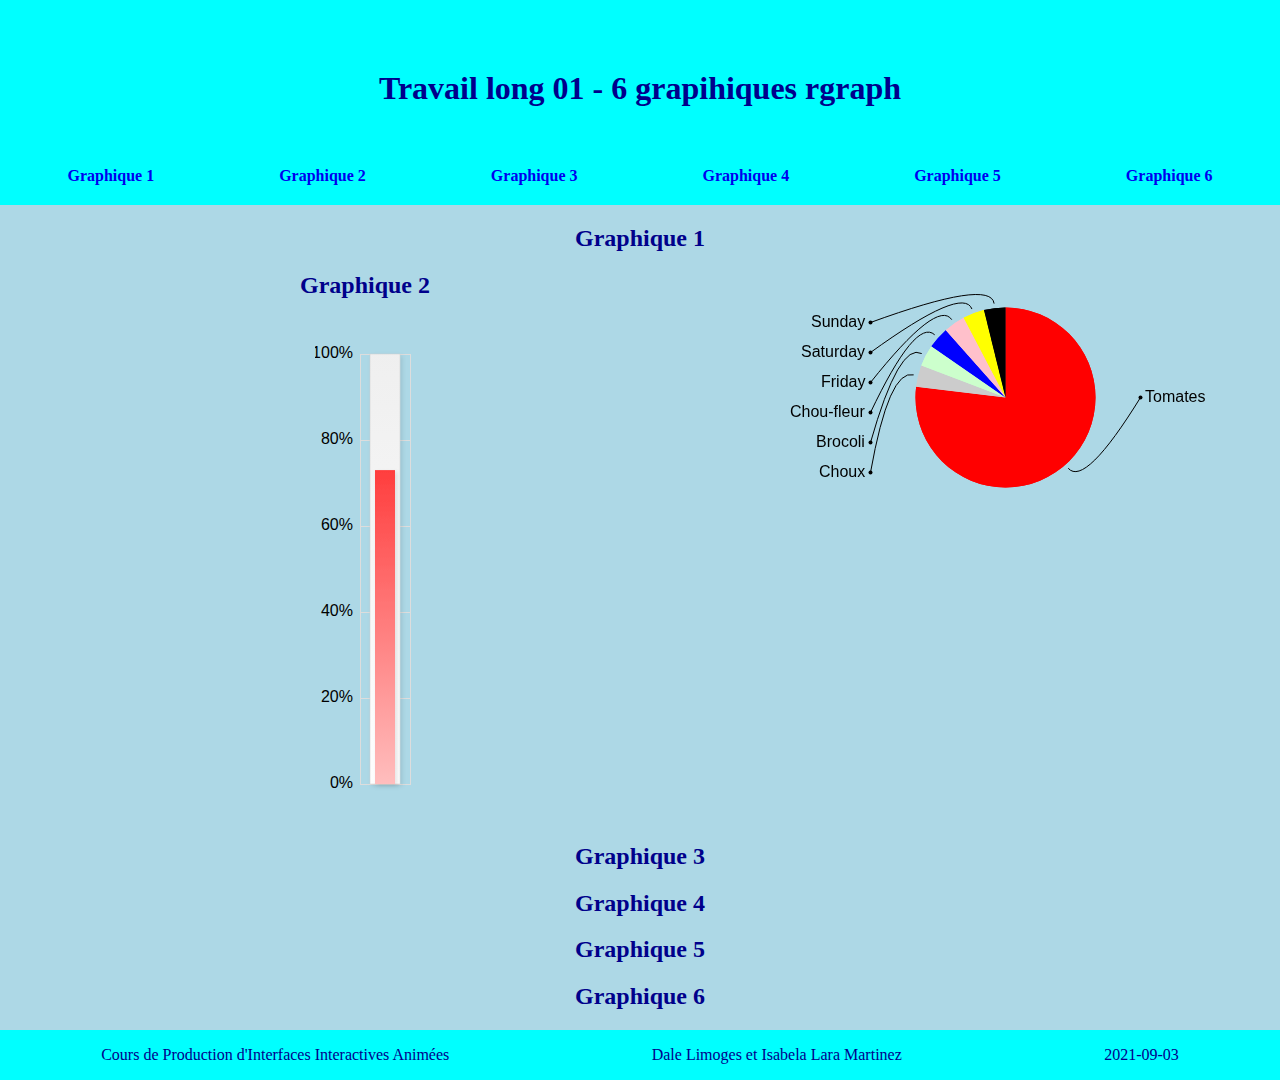
==== src/index.html @ c15ec4c8 "premier commit" ====
<!DOCTYPE html>
<html lang="fr-CA">
<head>
    <meta charset="UTF-8">
    <meta http-equiv="X-UA-Compatible" content="IE=edge">
    <meta name="viewport" content="width=device-width, initial-scale=1.0">
    <title>RGRAPH</title>
    <link rel="stylesheet" href="assets/styles/index.css">
    <style>
        #chart-container {
            height: 500px;
            width: 100px;
        }
    </style>
</head>
<body>
    <header>
        <h1>Travail long 01 - 6 grapihiques rgraph</h1>
        <nav id="navigation-principale">
            <ul>
                <li><a href="#article-graphique-1">Graphique 1</a></li>
                <li><a href="#article-graphique-2">Graphique 2</a></li>
                <li><a href="#article-graphique-3">Graphique 3</a></li>
                <li><a href="#article-graphique-4">Graphique 4</a></li>
                <li><a href="#article-graphique-5">Graphique 5</a></li>
                <li><a href="#article-graphique-6">Graphique 6</a></li>
            </ul>
        </nav>
    </header>
    <main>
        <article id="article-graphique-1">
            <h2>Graphique 1</h2>
            <canvas id="canvasTartre" width="350" height="250">
                [No canvas support]
            </canvas>
        </article>
        <article id="article-graphique-2">
            <h2>Graphique 2</h2>
            <div id="chart-container">
            </div>
        </article>
        <article id="article-graphique-3">
            <h2>Graphique 3</h2>
        </article>
        <article id="article-graphique-4">
            <h2>Graphique 4</h2>
        </article>
        <article id="article-graphique-5">
            <h2>Graphique 5</h2>
        </article>
        <article id="article-graphique-6">
            <h2>Graphique 6</h2>
        </article>
    </main>
    <footer>
        <p>Cours de Production d'Interfaces Interactives Animées</p>
        <p>Dale Limoges et Isabela Lara Martinez</p>
        <p><time datetime="2021-07-16">2021-09-03</time></p>
    </footer>
    <script src="./assets/scripts/RGraph.common.core.js"></script>
    <script src="./assets/scripts/RGraph.common.dynamic.js"></script>
    <script src="./assets/scripts/RGraph.common.tooltips.js"></script>
    <script src="./assets/scripts/RGraph.pie.js"></script>
    <script src="./assets/scripts/RGraph.svg.common.core.js"></script>
    <script src="./assets/scripts/RGraph.svg.common.tooltips.js"></script>
    <script src="./assets/scripts/RGraph.svg.bar.js"></script>
    <script src="./assets/scripts/index.js"></script>
</body>
</html>
---- src/assets/styles/index.css ----
html, body {
    margin:0;
    padding:0;
}
body {
    display:grid;
    height: 250px;
    grid-template-rows: auto 1fr auto;
    text-align: center;
    color: darkblue;
    background-color: lightblue;
}

/* HEADER */

body > header {
    grid-row: 1 / 2;
    text-align: center;
    background-color: aqua;
    padding:10px 0;
    margin:0;
}

h1 {
    margin: 60px 30px;
}

nav {
    padding-bottom: 10px;
}

nav > ul {
    display: flex;
    flex-wrap: wrap;
    align-content: space-around;
    list-style-type: none;
    margin:0 5px;
    padding:0;
}

nav > ul > li {
    flex-grow: 1;
}

a {
    text-decoration: none;
    font-weight: bold;
}

a:focus, a:hover {
    color:white;
}
/* FIN HEADER */

body > main{
    grid-row: 2 / 3;
}


body > footer {
    grid-row: 3 / 4;
    display: block;
    text-align: center;
    background-color: aqua;
}

@media screen and (min-width: 800px) { 

    body > footer {
        display:flex;
        align-content: space-between;
    }

    body > footer > p {
        flex-grow: 1;
    }
}
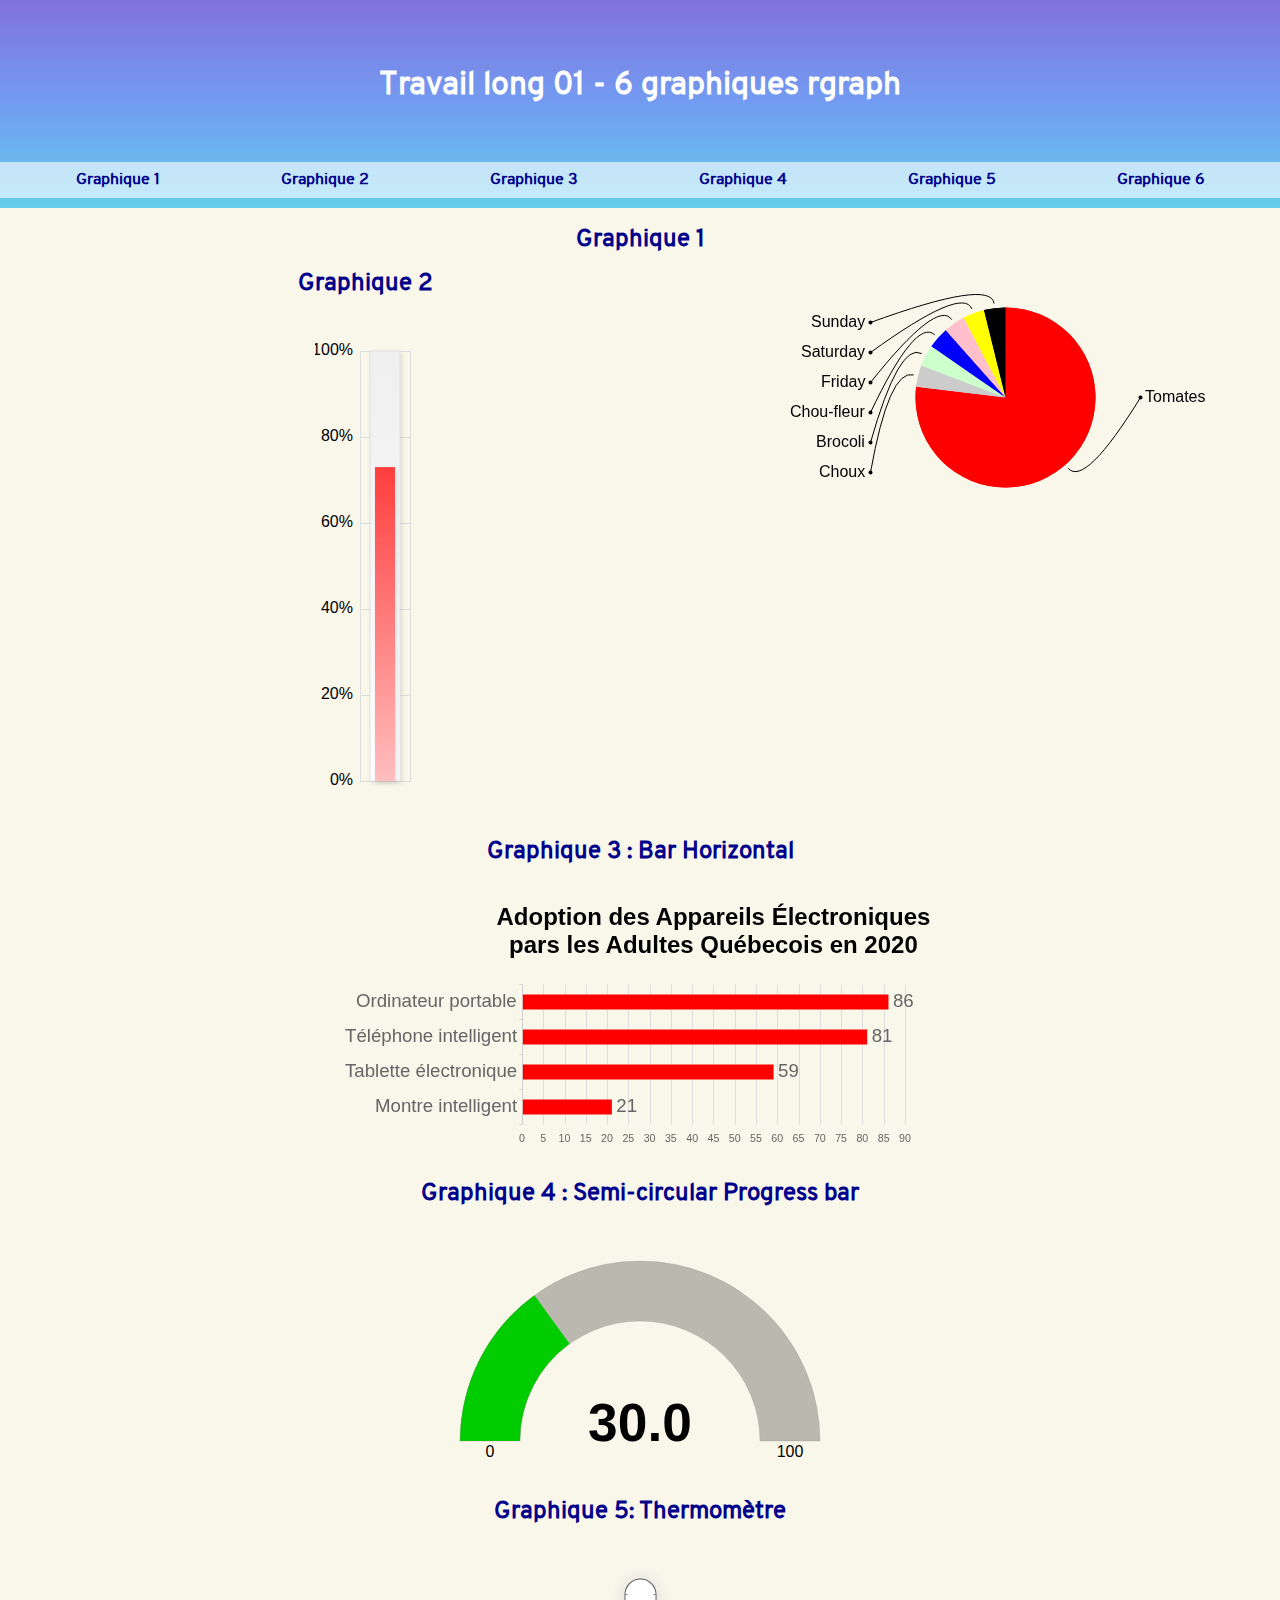
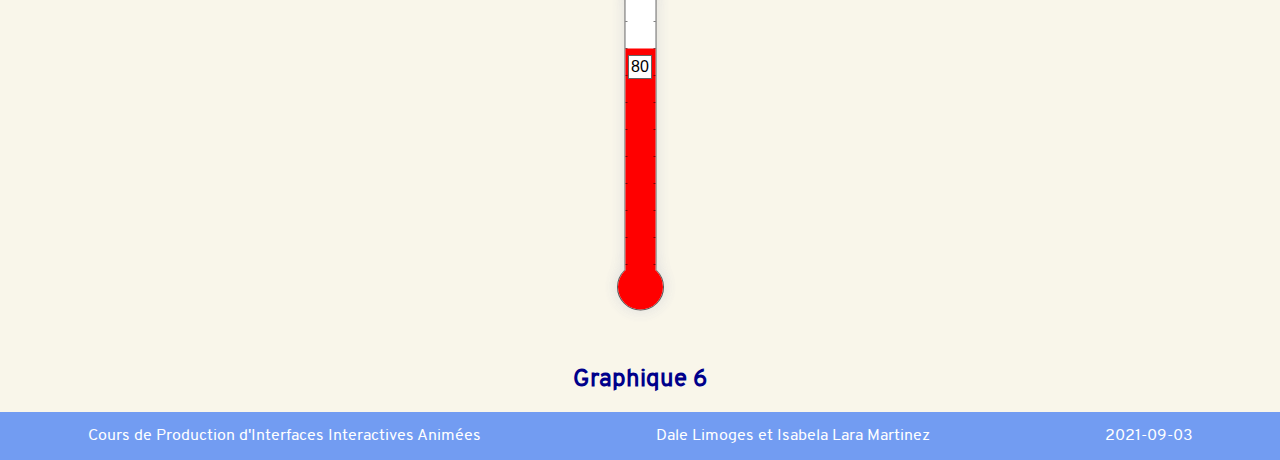
==== commit dbc2fe15: "adjute 3 graphique pour projet" ====
--- a/src/index.html
+++ b/src/index.html
@@ -7,15 +7,22 @@
     <title>RGRAPH</title>
     <link rel="stylesheet" href="assets/styles/index.css">
     <style>
+
         #chart-container {
             height: 500px;
             width: 100px;
         }
+
+        #semicirculaire {
+            height: 250px;
+            width: 500px;
+        }
+
     </style>
 </head>
 <body>
     <header>
-        <h1>Travail long 01 - 6 grapihiques rgraph</h1>
+        <h1>Travail long 01 - 6 graphiques rgraph</h1>
         <nav id="navigation-principale">
             <ul>
                 <li><a href="#article-graphique-1">Graphique 1</a></li>
@@ -39,31 +46,52 @@
             <div id="chart-container">
             </div>
         </article>
+
+    <!--  Graphique 3 - Bar horizontal -->       
         <article id="article-graphique-3">
-            <h2>Graphique 3</h2>
+            <h2>Graphique 3 : Bar Horizontal</h2>
+            <canvas id="barhorizontal" width="600" height="400">
+                [No canvas support]
+            </canvas>
         </article>
+
+    <!--  Graphique 4 - Semicircular --> 
         <article id="article-graphique-4">
-            <h2>Graphique 4</h2>
+            <h2>Graphique 4 : Semi-circular Progress bar</h2>
+            <div id="semicirculaire"></div>
         </article>
+
+    <!--  Graphique 5 - Thermomètre -->    
         <article id="article-graphique-5">
-            <h2>Graphique 5</h2>
+            <h2>Graphique 5: Thermomètre</h2>
+            <canvas id="canvasThermometre" width="110" height="400">
+                [No canvas support]
+            </canvas>
         </article>
+
+
         <article id="article-graphique-6">
             <h2>Graphique 6</h2>
         </article>
     </main>
+    
     <footer>
         <p>Cours de Production d'Interfaces Interactives Animées</p>
         <p>Dale Limoges et Isabela Lara Martinez</p>
         <p><time datetime="2021-07-16">2021-09-03</time></p>
     </footer>
     <script src="./assets/scripts/RGraph.common.core.js"></script>
+    <script src="./assets/scripts/RGraph.svg.common.core.js"></script>
     <script src="./assets/scripts/RGraph.common.dynamic.js"></script>
     <script src="./assets/scripts/RGraph.common.tooltips.js"></script>
     <script src="./assets/scripts/RGraph.pie.js"></script>
-    <script src="./assets/scripts/RGraph.svg.common.core.js"></script>
     <script src="./assets/scripts/RGraph.svg.common.tooltips.js"></script>
     <script src="./assets/scripts/RGraph.svg.bar.js"></script>
+    <script src="./assets/scripts/RGraph.svg.semicircularprogress.js"></script>
+    <script src="./assets/scripts/RGraph.semicircularprogress.js"></script>
+    <script src="./assets/scripts/RGraph.thermometer.js"></script>
+    <script src="./assets/scripts/RGraph.bar.js"></script>
+    <script src="./assets/scripts/RGraph.hbar.js"></script>
     <script src="./assets/scripts/index.js"></script>
 </body>
 </html>--- a/src/assets/styles/index.css
+++ b/src/assets/styles/index.css
@@ -1,3 +1,10 @@
+
+@font-face {
+    font-family: "Overpass";
+    src: url("/src/assets/fonts/overpass-regular-webfont.woff2") format("woff2"),
+         url("/src/assets/fonts/overpass-regular-webfont.woff") format("woff");
+}
+
 html, body {
     margin:0;
     padding:0;
@@ -8,7 +15,8 @@
     grid-template-rows: auto 1fr auto;
     text-align: center;
     color: darkblue;
-    background-color: lightblue;
+    background-color: rgb(249, 246, 234);
+    font-family: 'Overpass', sans-serif;
 }
 
 /* HEADER */
@@ -16,7 +24,8 @@
 body > header {
     grid-row: 1 / 2;
     text-align: center;
-    background-color: aqua;
+    background: linear-gradient(#8272DB, #729CF2, #65CEEB);
+    color: rgb(255, 255, 255);
     padding:10px 0;
     margin:0;
 }
@@ -26,7 +35,8 @@
 }
 
 nav {
-    padding-bottom: 10px;
+    padding: 10px;
+    background-color: rgba(255, 255, 255, 0.612);
 }
 
 nav > ul {
@@ -34,12 +44,13 @@
     flex-wrap: wrap;
     align-content: space-around;
     list-style-type: none;
-    margin:0 5px;
-    padding:0;
+    margin: 0 5px;
+    padding: 0;
 }
 
 nav > ul > li {
     flex-grow: 1;
+    color: wheat;
 }
 
 a {
@@ -47,12 +58,20 @@
     font-weight: bold;
 }
 
+a:link {
+    color: darkblue;
+}
+
 a:focus, a:hover {
-    color:white;
+    color: rgb(137, 34, 240);
+    text-shadow: 2px 2px 4px #00000045;
+    background-color: rgba(255, 255, 255, 0.858);
+    padding: 10px;
 }
+
 /* FIN HEADER */
 
-body > main{
+body > main {
     grid-row: 2 / 3;
 }
 
@@ -61,7 +80,8 @@
     grid-row: 3 / 4;
     display: block;
     text-align: center;
-    background-color: aqua;
+    background-color: #729CF2;
+    color: white;
 }
 
 @media screen and (min-width: 800px) { 
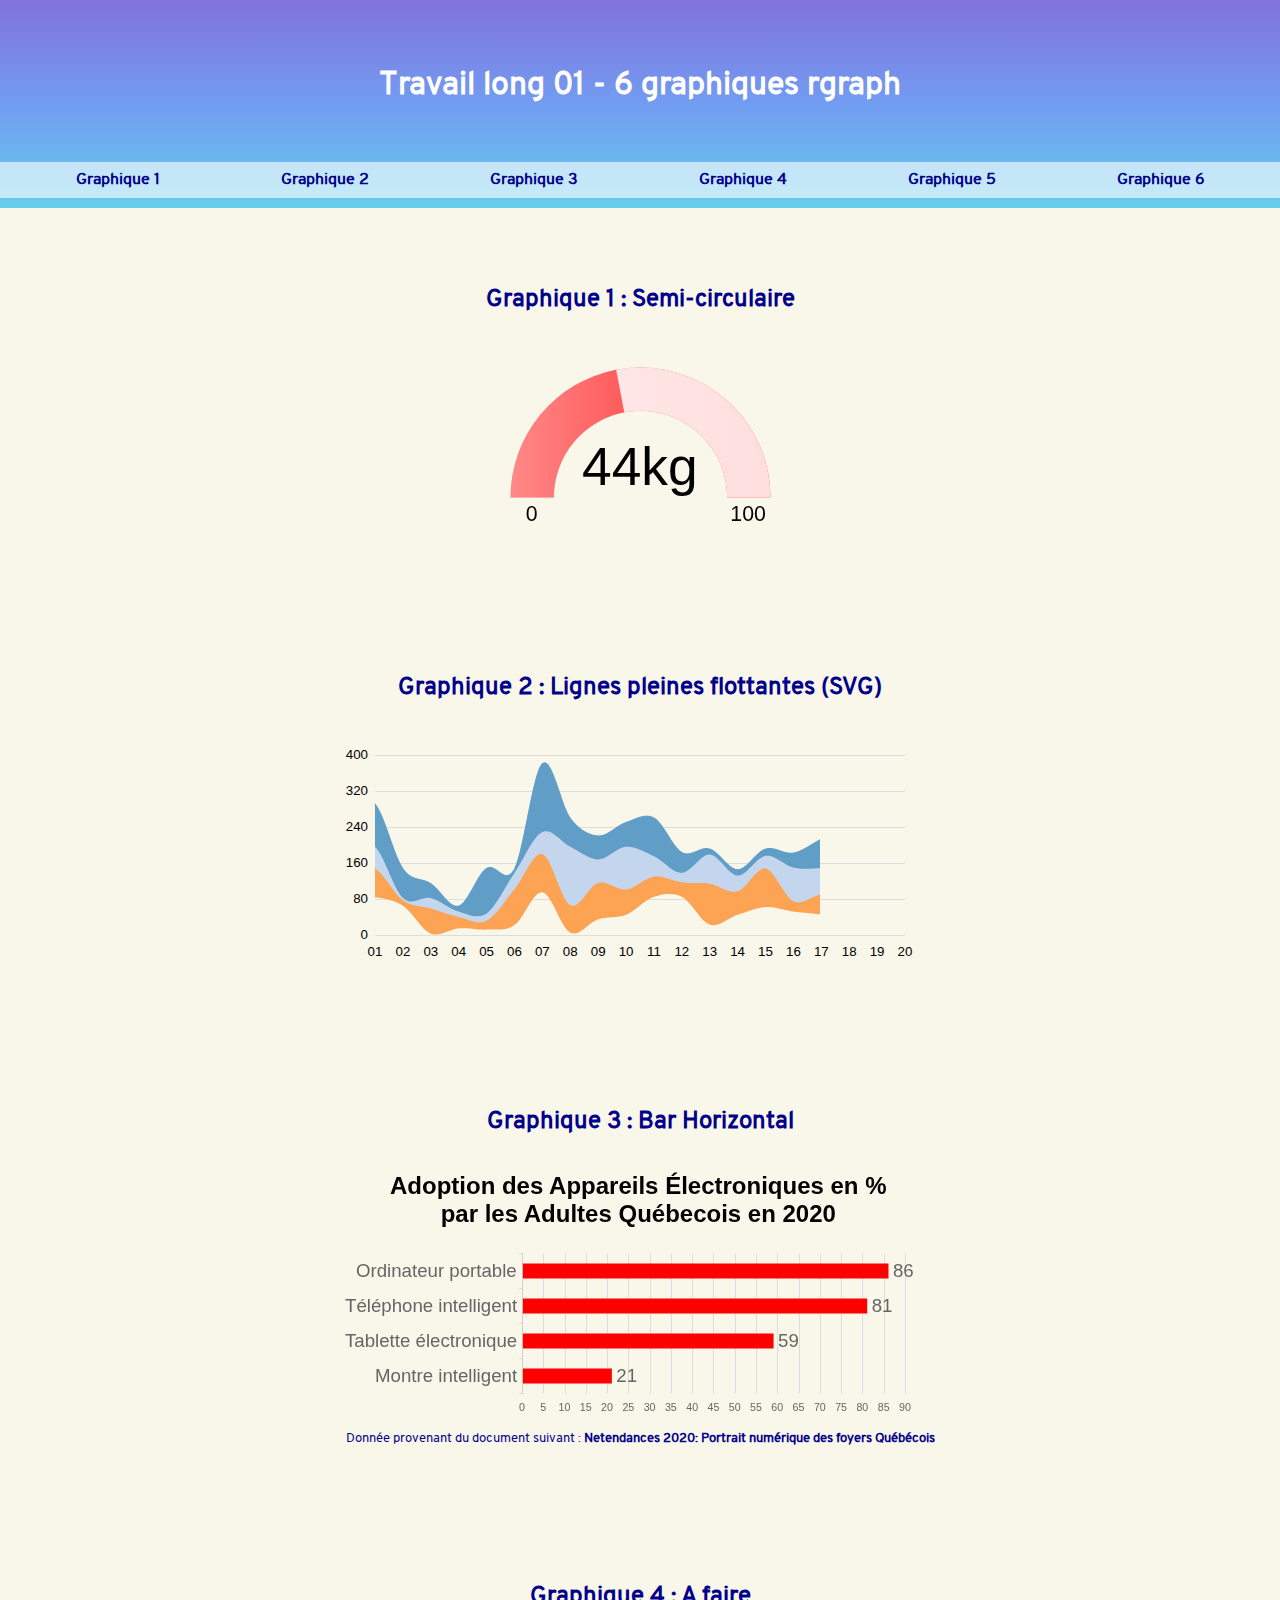
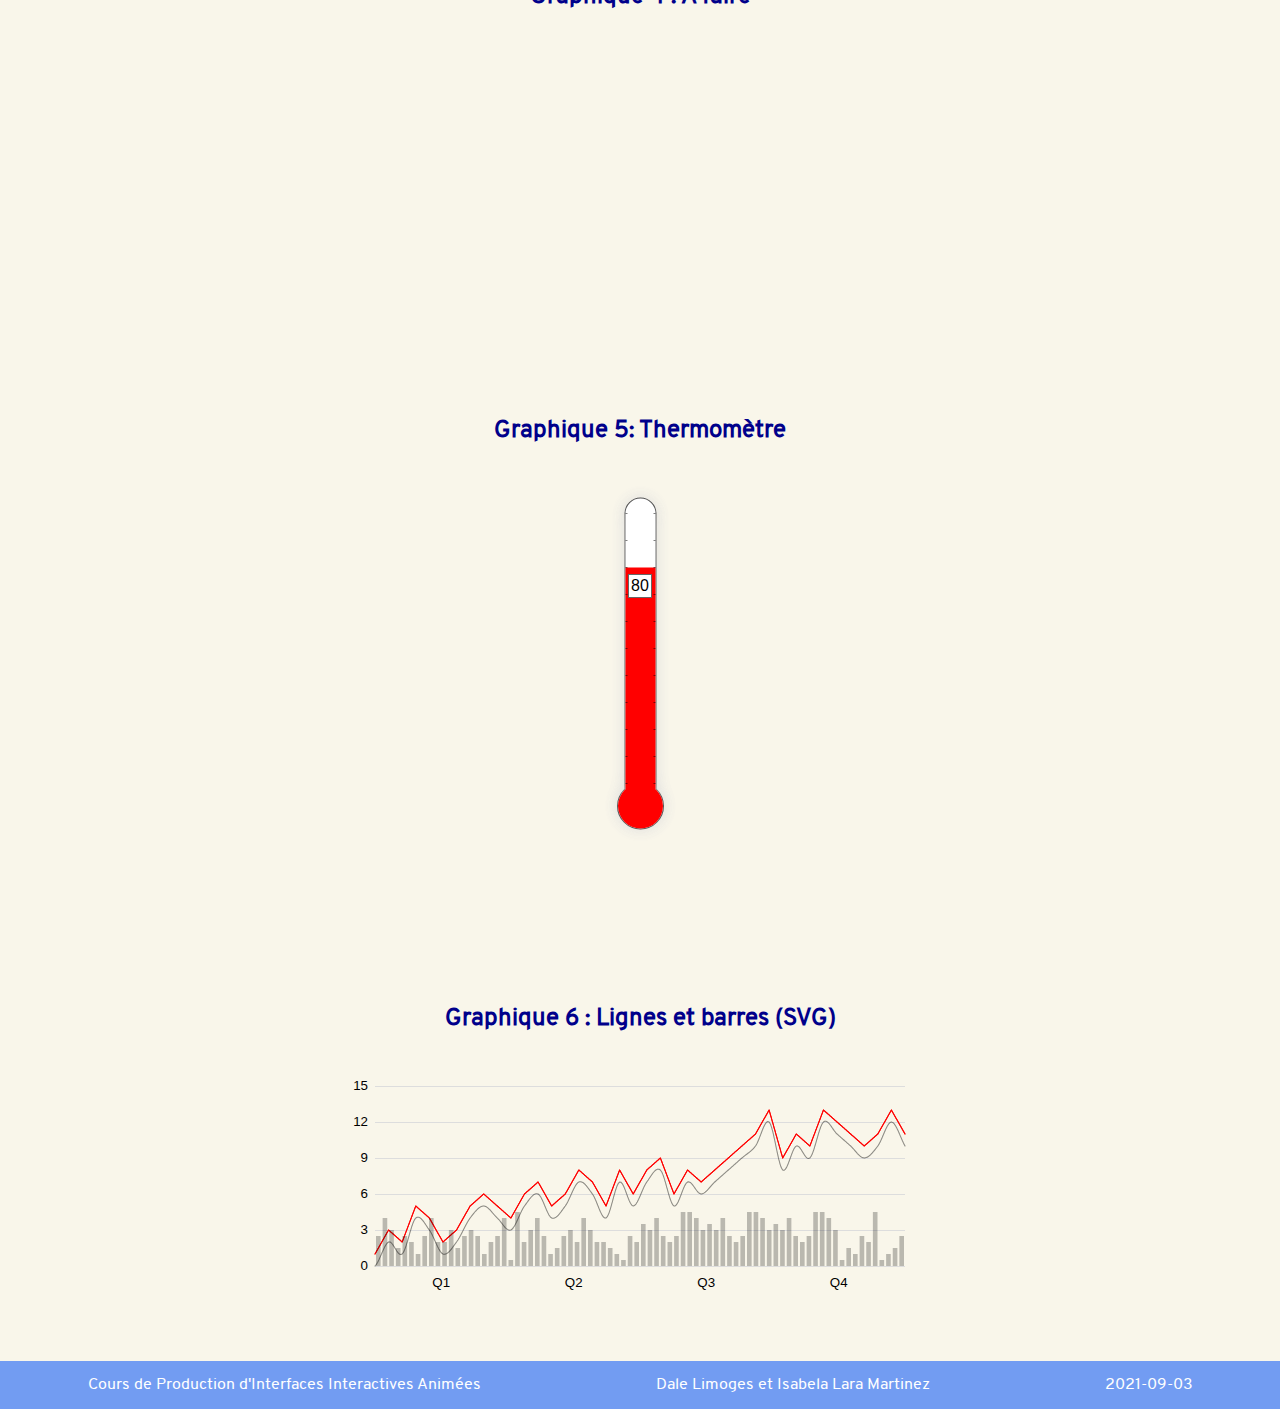
==== commit 0f54829f: "ajout de 3 graphiques et union de nos modifications" ====
--- a/src/index.html
+++ b/src/index.html
@@ -7,17 +7,6 @@
     <title>RGRAPH</title>
     <link rel="stylesheet" href="assets/styles/index.css">
     <style>
-
-        #chart-container {
-            height: 500px;
-            width: 100px;
-        }
-
-        #semicirculaire {
-            height: 250px;
-            width: 500px;
-        }
-
     </style>
 </head>
 <body>
@@ -36,28 +25,31 @@
     </header>
     <main>
         <article id="article-graphique-1">
-            <h2>Graphique 1</h2>
-            <canvas id="canvasTartre" width="350" height="250">
+            <h2>Graphique 1 : Semi-circulaire</h2>
+            <canvas id="semi-circulaire" height="200" width="500">
                 [No canvas support]
             </canvas>
         </article>
         <article id="article-graphique-2">
-            <h2>Graphique 2</h2>
-            <div id="chart-container">
+            <h2>Graphique 2 : Lignes pleines flottantes (SVG)</h2>
+            <div id="lignes-pleines-flotantes">
             </div>
         </article>
-
+        
     <!--  Graphique 3 - Bar horizontal -->       
         <article id="article-graphique-3">
             <h2>Graphique 3 : Bar Horizontal</h2>
             <canvas id="barhorizontal" width="600" height="400">
                 [No canvas support]
             </canvas>
+            <small>
+                Donnée provenant du document suivant : <a href="assets/docs/netendances-2020-portrait-numerique-des-foyers-quebecois.pdf" titre="accéder au fichier pdf Netendances 2020: Portrait numérique des foyers Québécois">Netendances 2020: Portrait numérique des foyers Québécois</a>
+            </small>
         </article>
 
-    <!--  Graphique 4 - Semicircular --> 
+    <!--  Graphique 4 - A faire --> 
         <article id="article-graphique-4">
-            <h2>Graphique 4 : Semi-circular Progress bar</h2>
+            <h2>Graphique 4 : A faire</h2>
             <div id="semicirculaire"></div>
         </article>
 
@@ -71,7 +63,10 @@
 
 
         <article id="article-graphique-6">
-            <h2>Graphique 6</h2>
+            <h2>Graphique 6 : Lignes et barres (SVG)</h2>
+            <div id="lignes-et-barres">
+
+            </div>
         </article>
     </main>
     
@@ -84,14 +79,13 @@
     <script src="./assets/scripts/RGraph.svg.common.core.js"></script>
     <script src="./assets/scripts/RGraph.common.dynamic.js"></script>
     <script src="./assets/scripts/RGraph.common.tooltips.js"></script>
-    <script src="./assets/scripts/RGraph.pie.js"></script>
     <script src="./assets/scripts/RGraph.svg.common.tooltips.js"></script>
     <script src="./assets/scripts/RGraph.svg.bar.js"></script>
-    <script src="./assets/scripts/RGraph.svg.semicircularprogress.js"></script>
     <script src="./assets/scripts/RGraph.semicircularprogress.js"></script>
     <script src="./assets/scripts/RGraph.thermometer.js"></script>
     <script src="./assets/scripts/RGraph.bar.js"></script>
     <script src="./assets/scripts/RGraph.hbar.js"></script>
+    <script src="./assets/scripts/RGraph.svg.line.js"></script>
     <script src="./assets/scripts/index.js"></script>
 </body>
 </html>--- a/src/assets/styles/index.css
+++ b/src/assets/styles/index.css
@@ -9,9 +9,14 @@
     margin:0;
     padding:0;
 }
+
+html {
+    font-size: 16px;
+}
+
 body {
     display:grid;
-    height: 250px;
+    min-height: 100vh;
     grid-template-rows: auto 1fr auto;
     text-align: center;
     color: darkblue;
@@ -31,7 +36,7 @@
 }
 
 h1 {
-    margin: 60px 30px;
+    margin: 60px 30px 30px;
 }
 
 nav {
@@ -41,6 +46,7 @@
 
 nav > ul {
     display: flex;
+    flex-direction: column;
     flex-wrap: wrap;
     align-content: space-around;
     list-style-type: none;
@@ -51,11 +57,14 @@
 nav > ul > li {
     flex-grow: 1;
     color: wheat;
+    padding: 15px;
+    
 }
 
 a {
     text-decoration: none;
     font-weight: bold;
+    padding:10px;
 }
 
 a:link {
@@ -65,14 +74,20 @@
 a:focus, a:hover {
     color: rgb(137, 34, 240);
     text-shadow: 2px 2px 4px #00000045;
+}
+
+nav > ul > li a:focus, nav > ul > li a:hover {
     background-color: rgba(255, 255, 255, 0.858);
-    padding: 10px;
 }
 
 /* FIN HEADER */
 
 body > main {
     grid-row: 2 / 3;
+    display: flex;
+    flex-direction: column;
+    align-items: center;
+    /* width: 100vw; */
 }
 
 
@@ -84,6 +99,52 @@
     color: white;
 }
 
+article {
+   margin: 60px 30px;
+}
+
+small {
+    display: block;
+    clear:both;
+}
+
+small a {
+    padding:0;
+    
+}
+
+#semicirculaire {
+    height: 250px;
+    width: 500px;
+}
+
+#lignes-pleines-flotantes {
+    height: 500px;
+    width: 100px;
+}
+#lignes-et-barres {
+    height: 200px;
+    width: 500px;
+}
+
+@media screen and (min-width: 592px) { 
+    
+    h1 {
+        margin: 60px 30px;
+    }
+
+    nav > ul {
+        display:flex;
+        flex-direction: row;
+    }
+
+    nav > ul > li {
+        padding: 0px;
+    }
+
+}
+
+
 @media screen and (min-width: 800px) { 
 
     body > footer {
@@ -93,5 +154,7 @@
 
     body > footer > p {
         flex-grow: 1;
-    }
-}+    }    
+}
+
+
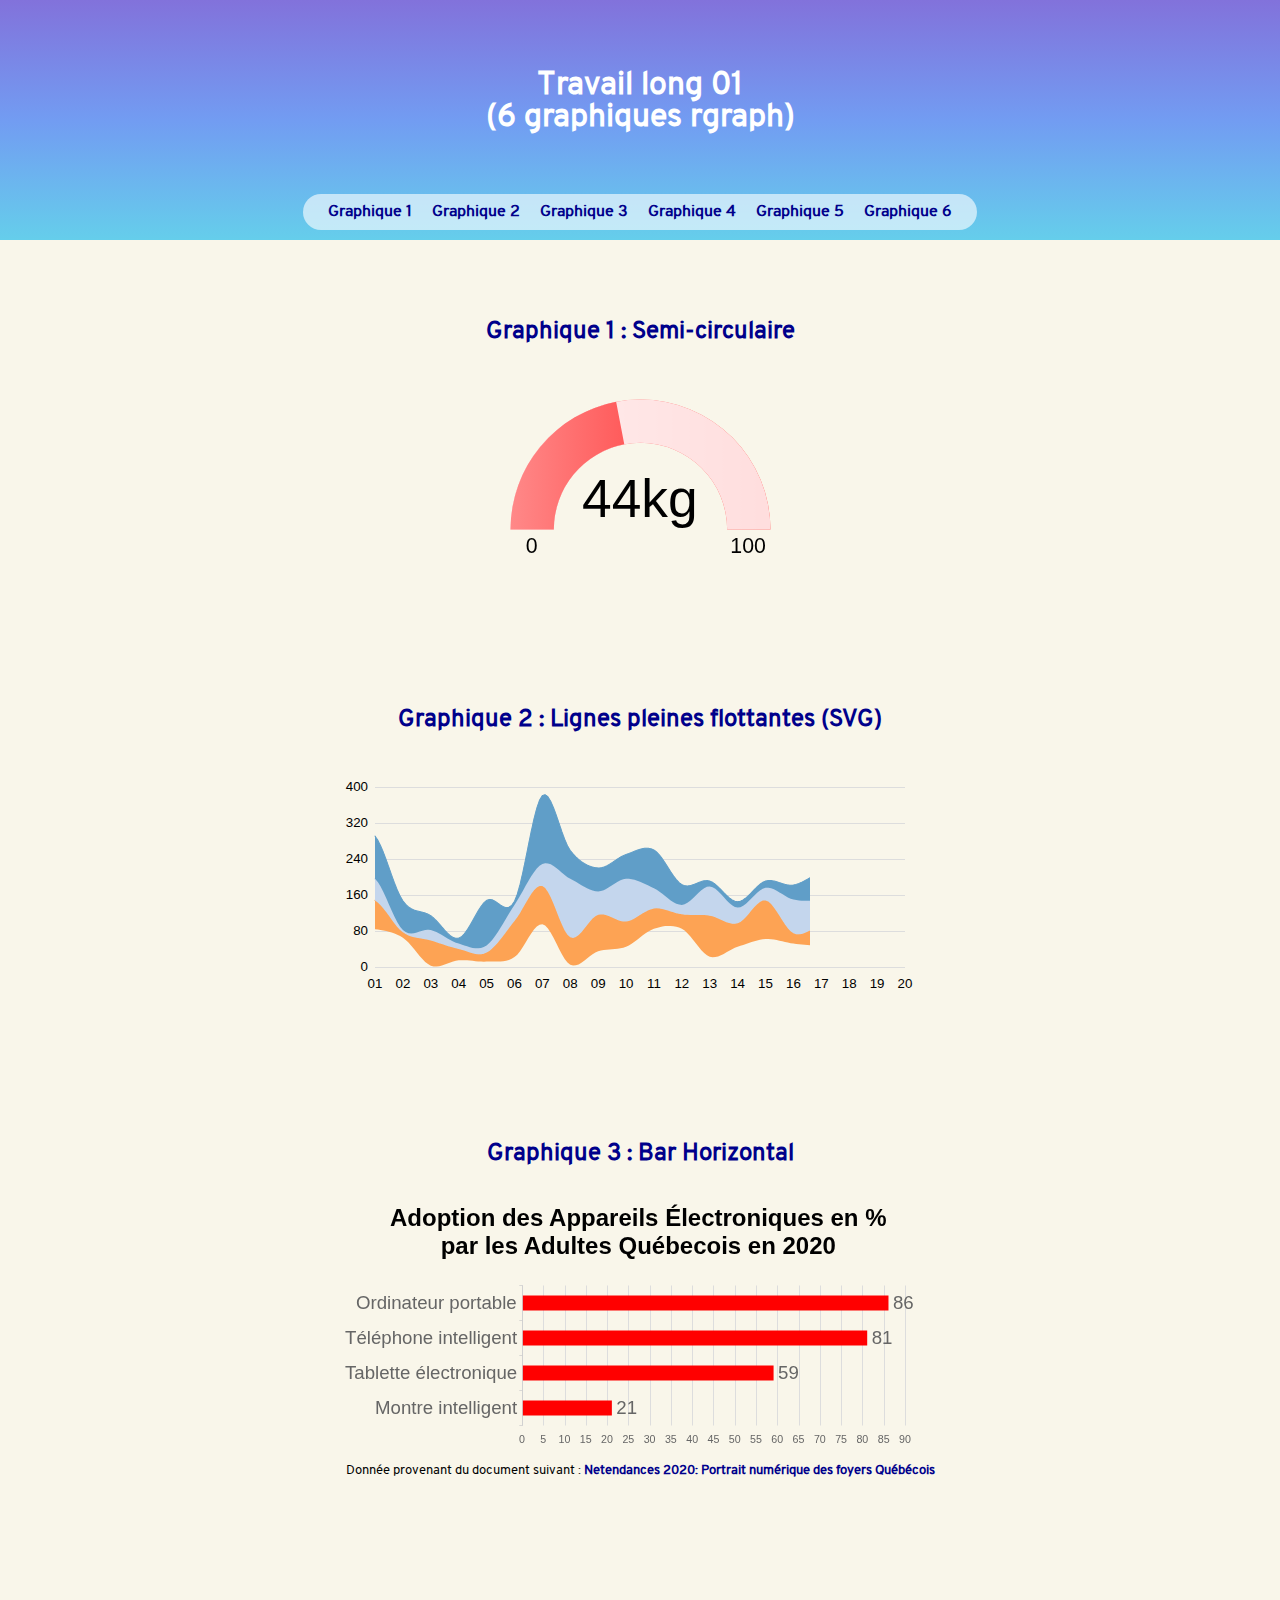
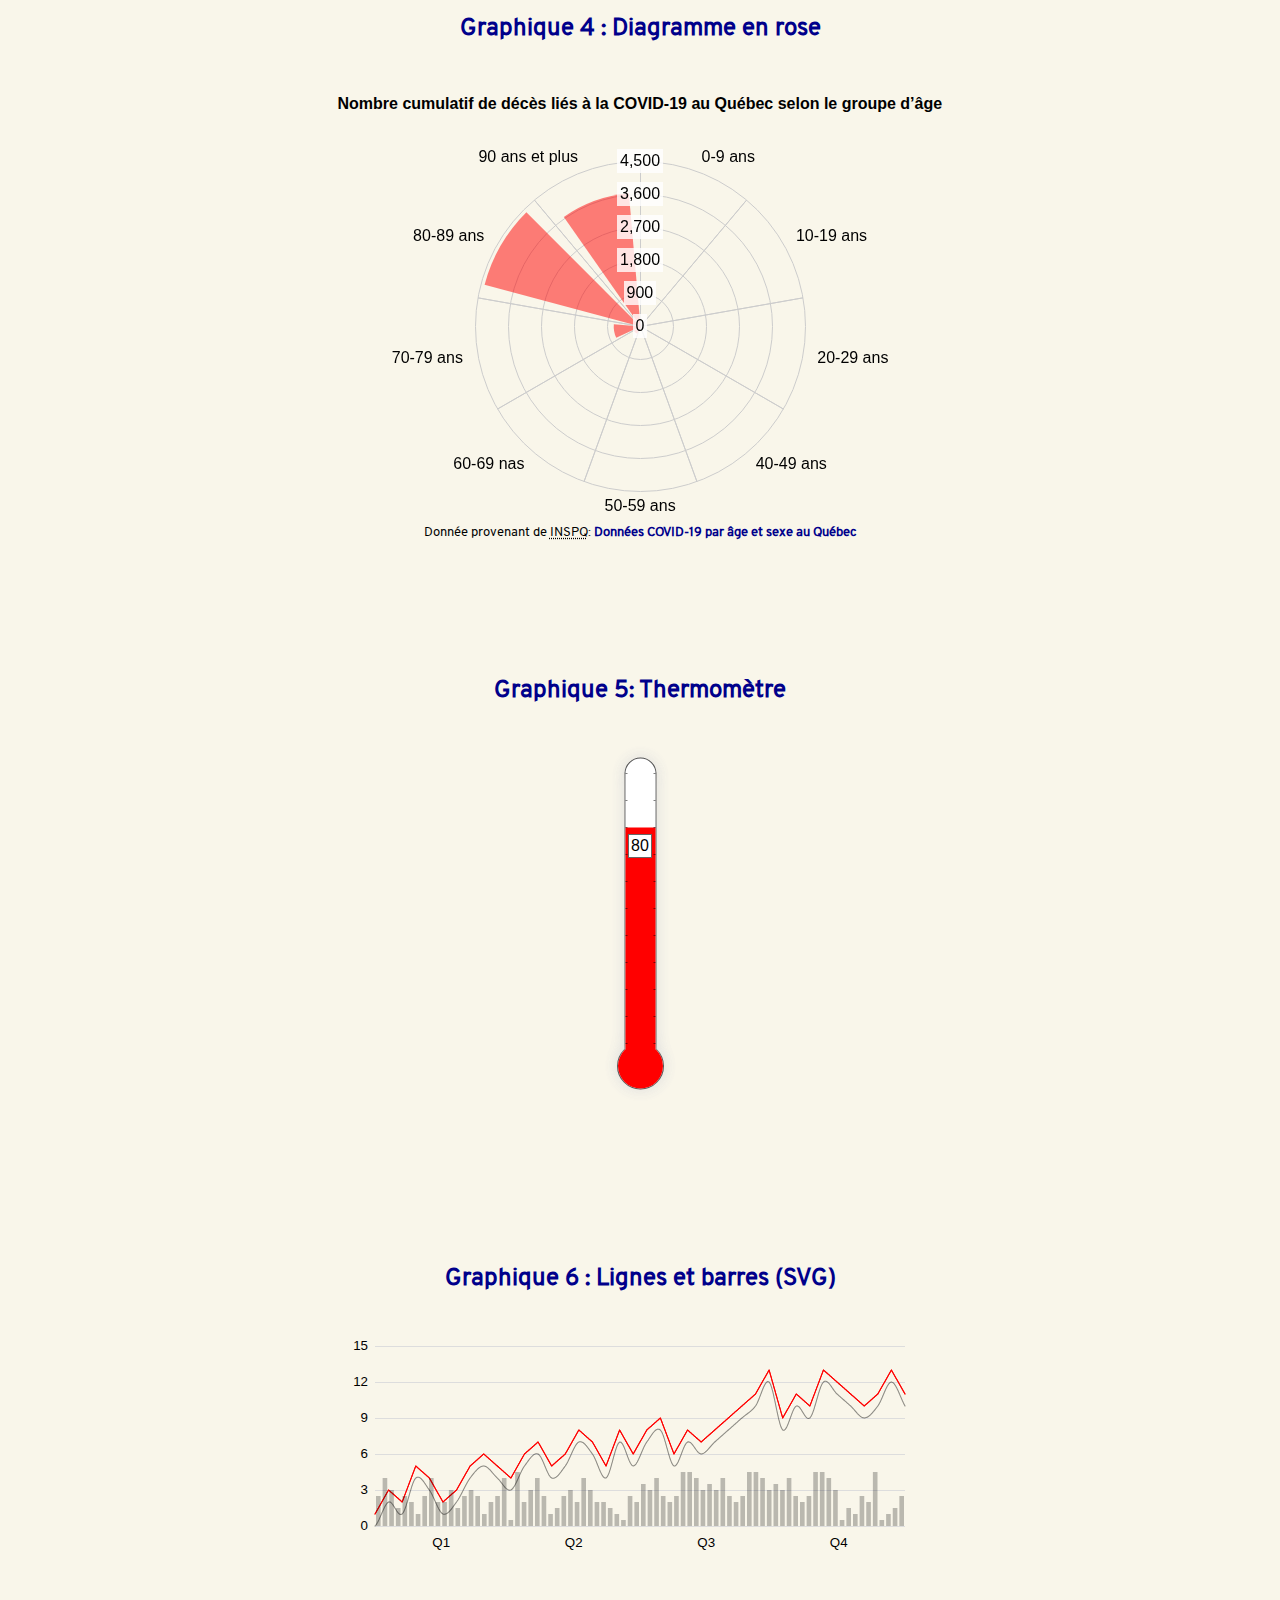
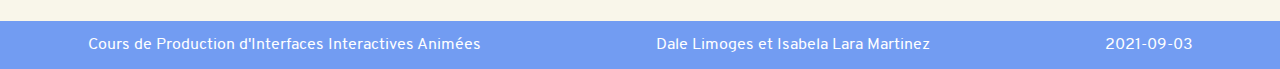
==== commit 6ae81a98: "ajouter dernier graphique avec données (4), pauffiner le code" ====
--- a/src/index.html
+++ b/src/index.html
@@ -11,7 +11,7 @@
 </head>
 <body>
     <header>
-        <h1>Travail long 01 - 6 graphiques rgraph</h1>
+        <h1>Travail long 01<br>(6 graphiques rgraph)</h1>
         <nav id="navigation-principale">
             <ul>
                 <li><a href="#article-graphique-1">Graphique 1</a></li>
@@ -43,14 +43,20 @@
                 [No canvas support]
             </canvas>
             <small>
-                Donnée provenant du document suivant : <a href="assets/docs/netendances-2020-portrait-numerique-des-foyers-quebecois.pdf" titre="accéder au fichier pdf Netendances 2020: Portrait numérique des foyers Québécois">Netendances 2020: Portrait numérique des foyers Québécois</a>
+                Donnée provenant du document suivant : <a href="assets/docs/netendances-2020-portrait-numerique-des-foyers-quebecois.pdf" titre="accéder au fichier pdf Netendances 2020: Portrait numérique des foyers Québécois" target="_blank">Netendances 2020: Portrait numérique des foyers Québécois</a>
             </small>
         </article>
 
-    <!--  Graphique 4 - A faire --> 
+    <!--  Graphique 4 - Rose chart--> 
         <article id="article-graphique-4">
-            <h2>Graphique 4 : A faire</h2>
-            <div id="semicirculaire"></div>
+            <h2>Graphique 4 : Diagramme en rose</h2>
+            <canvas id="rose" width="300" height="500">
+                [No canvas support]
+            </canvas>
+            <small>
+                Donnée provenant de <abbr title="Institut national de santé publique du Québec">INSPQ</abbr>: <a href="https://www.inspq.qc.ca/covid-19/donnees/age-sexe" titre="accéder à la page sur les données par âge et sexe sur la COVID-19 de l'Institut national de santé publique du Québec" target="_blank">Données COVID-19 par âge et sexe au Québec</a>
+            </small>
+            
         </article>
 
     <!--  Graphique 5 - Thermomètre -->    
@@ -60,12 +66,9 @@
                 [No canvas support]
             </canvas>
         </article>
-
-
         <article id="article-graphique-6">
             <h2>Graphique 6 : Lignes et barres (SVG)</h2>
             <div id="lignes-et-barres">
-
             </div>
         </article>
     </main>
@@ -86,6 +89,7 @@
     <script src="./assets/scripts/RGraph.bar.js"></script>
     <script src="./assets/scripts/RGraph.hbar.js"></script>
     <script src="./assets/scripts/RGraph.svg.line.js"></script>
+    <script src="./assets/scripts/RGraph.rose.js"></script>
     <script src="./assets/scripts/index.js"></script>
 </body>
 </html>--- a/src/assets/styles/index.css
+++ b/src/assets/styles/index.css
@@ -42,6 +42,9 @@
 nav {
     padding: 10px;
     background-color: rgba(255, 255, 255, 0.612);
+    width: 50vw;
+    border-radius: 20px;
+    margin:auto;
 }
 
 nav > ul {
@@ -56,7 +59,6 @@
 
 nav > ul > li {
     flex-grow: 1;
-    color: wheat;
     padding: 15px;
     
 }
@@ -87,7 +89,6 @@
     display: flex;
     flex-direction: column;
     align-items: center;
-    /* width: 100vw; */
 }
 
 
@@ -106,6 +107,7 @@
 small {
     display: block;
     clear:both;
+    color: black;
 }
 
 small a {
@@ -127,10 +129,18 @@
     width: 500px;
 }
 
-@media screen and (min-width: 592px) { 
+#article-graphique-4 h2 {
+    margin-bottom: 85px;
+}
+
+@media screen and (min-width: 700px) { 
     
     h1 {
         margin: 60px 30px;
+    }
+
+    nav {
+        width: max-content;
     }
 
     nav > ul {
@@ -145,7 +155,7 @@
 }
 
 
-@media screen and (min-width: 800px) { 
+@media screen and (min-width: 900px) { 
 
     body > footer {
         display:flex;
